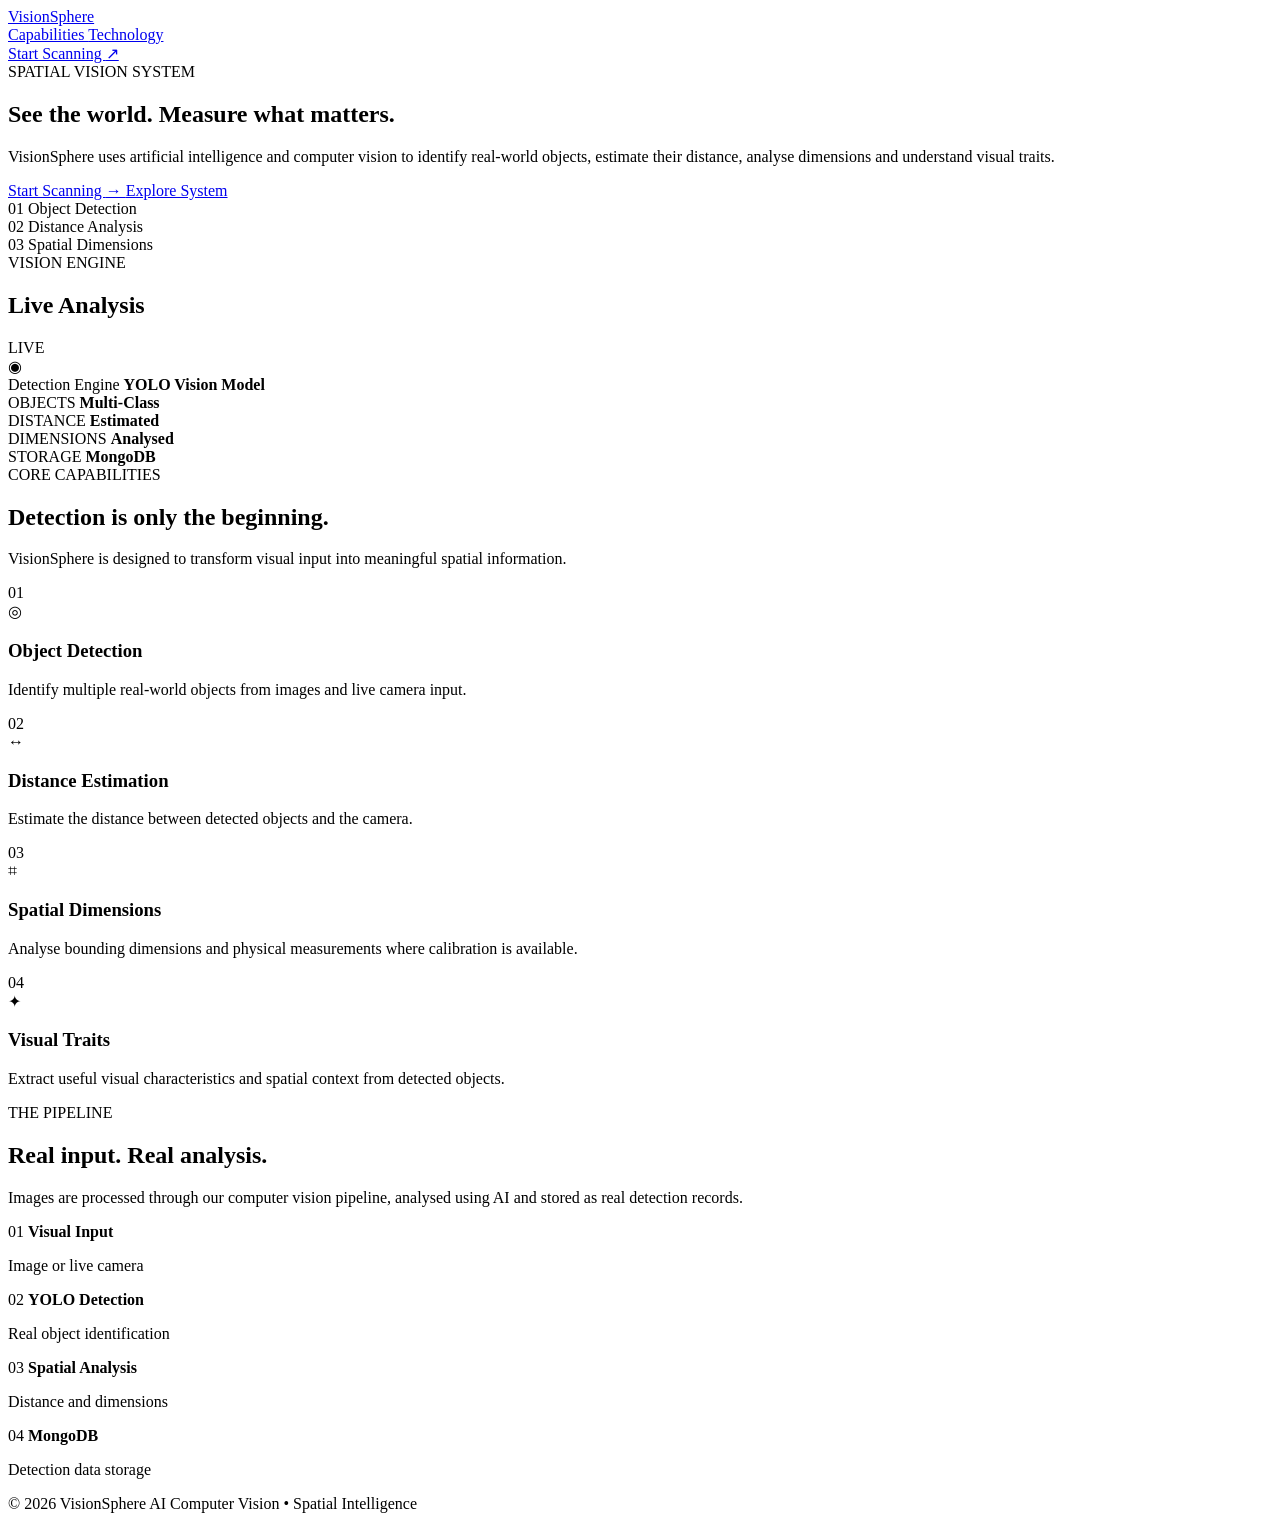
==== index.html @ a4251fe0 "HTML" ====
<!DOCTYPE html>
<html lang="en">

<head>
    <meta charset="UTF-8">

    <meta
        name="viewport"
        content="width=device-width, initial-scale=1.0"
    >

    <meta
        name="description"
        content="VisionSphere AI - Object detection, distance estimation and spatial analysis."
    >

    <title>VisionSphere AI</title>

    <link rel="stylesheet" href="../CSS/style.css">
</head>


<body>

    <main class="landing-page">

        <!-- Navigation -->
        <header class="navbar">

            <a href="index.html" class="brand">
                <div class="brand-icon">
                    <span></span>
                </div>

                <span class="brand-name">
                    VisionSphere
                </span>
            </a>


            <nav class="navigation">

                <a href="#capabilities">
                    Capabilities
                </a>

                <a href="#technology">
                    Technology
                </a>

            </nav>


            <a
                href="scanner.html"
                class="scan-nav-button"
            >
                Start Scanning
                <span>↗</span>
            </a>

        </header>


        <!-- Hero -->
        <section class="hero">

            <div class="hero-content">

                <div class="system-status">

                    <span class="status-indicator"></span>

                    <span>
                        SPATIAL VISION SYSTEM
                    </span>

                </div>


                <h1>
                    See the world.

                    <span>
                        Measure what matters.
                    </span>
                </h1>


                <p class="hero-description">

                    VisionSphere uses artificial intelligence and computer
                    vision to identify real-world objects, estimate their
                    distance, analyse dimensions and understand visual traits.

                </p>


                <div class="hero-actions">

                    <a
                        href="scanner.html"
                        class="primary-action"
                    >

                        <span>
                            Start Scanning
                        </span>

                        <span class="arrow">
                            →
                        </span>

                    </a>


                    <a
                        href="#capabilities"
                        class="secondary-action"
                    >

                        Explore System

                    </a>

                </div>


                <div class="system-points">

                    <div>

                        <span class="point-number">
                            01
                        </span>

                        <span>
                            Object Detection
                        </span>

                    </div>


                    <div>

                        <span class="point-number">
                            02
                        </span>

                        <span>
                            Distance Analysis
                        </span>

                    </div>


                    <div>

                        <span class="point-number">
                            03
                        </span>

                        <span>
                            Spatial Dimensions
                        </span>

                    </div>

                </div>

            </div>


            <!-- Floating AI Analysis Card -->
            <aside class="analysis-card">

                <div class="analysis-card-header">

                    <div>

                        <span class="card-label">
                            VISION ENGINE
                        </span>

                        <h2>
                            Live Analysis
                        </h2>

                    </div>


                    <div class="live-status">

                        <span></span>

                        LIVE

                    </div>

                </div>


                <div class="scan-line"></div>


                <div class="analysis-feature">

                    <div class="feature-symbol">
                        ◉
                    </div>


                    <div>

                        <span>
                            Detection Engine
                        </span>

                        <strong>
                            YOLO Vision Model
                        </strong>

                    </div>

                </div>


                <div class="analysis-data">

                    <div class="data-item">

                        <span>
                            OBJECTS
                        </span>

                        <strong>
                            Multi-Class
                        </strong>

                    </div>


                    <div class="data-item">

                        <span>
                            DISTANCE
                        </span>

                        <strong>
                            Estimated
                        </strong>

                    </div>


                    <div class="data-item">

                        <span>
                            DIMENSIONS
                        </span>

                        <strong>
                            Analysed
                        </strong>

                    </div>


                    <div class="data-item">

                        <span>
                            STORAGE
                        </span>

                        <strong>
                            MongoDB
                        </strong>

                    </div>

                </div>

            </aside>

        </section>

    </main>


    <!-- Capabilities -->
    <section
        class="capabilities"
        id="capabilities"
    >

        <div class="section-intro">

            <span class="section-eyebrow">
                CORE CAPABILITIES
            </span>

            <h2>
                Detection is only
                the beginning.
            </h2>

            <p>

                VisionSphere is designed to transform visual input into
                meaningful spatial information.

            </p>

        </div>


        <div class="capability-grid">


            <article class="capability-card">

                <span class="card-index">
                    01
                </span>

                <div class="capability-icon">
                    ◎
                </div>

                <h3>
                    Object Detection
                </h3>

                <p>

                    Identify multiple real-world objects from images
                    and live camera input.

                </p>

            </article>


            <article class="capability-card">

                <span class="card-index">
                    02
                </span>

                <div class="capability-icon">
                    ↔
                </div>

                <h3>
                    Distance Estimation
                </h3>

                <p>

                    Estimate the distance between detected objects
                    and the camera.

                </p>

            </article>


            <article class="capability-card">

                <span class="card-index">
                    03
                </span>

                <div class="capability-icon">
                    ⌗
                </div>

                <h3>
                    Spatial Dimensions
                </h3>

                <p>

                    Analyse bounding dimensions and physical
                    measurements where calibration is available.

                </p>

            </article>


            <article class="capability-card">

                <span class="card-index">
                    04
                </span>

                <div class="capability-icon">
                    ✦
                </div>

                <h3>
                    Visual Traits
                </h3>

                <p>

                    Extract useful visual characteristics and
                    spatial context from detected objects.

                </p>

            </article>

        </div>

    </section>


    <!-- Technology -->
    <section
        class="technology"
        id="technology"
    >

        <div class="technology-content">

            <span class="section-eyebrow">
                THE PIPELINE
            </span>

            <h2>
                Real input.
                Real analysis.
            </h2>

            <p>

                Images are processed through our computer vision pipeline,
                analysed using AI and stored as real detection records.

            </p>

        </div>


        <div class="pipeline">

            <div>
                <span>01</span>
                <strong>Visual Input</strong>
                <p>Image or live camera</p>
            </div>

            <div>
                <span>02</span>
                <strong>YOLO Detection</strong>
                <p>Real object identification</p>
            </div>

            <div>
                <span>03</span>
                <strong>Spatial Analysis</strong>
                <p>Distance and dimensions</p>
            </div>

            <div>
                <span>04</span>
                <strong>MongoDB</strong>
                <p>Detection data storage</p>
            </div>

        </div>

    </section>


    <footer>

        <span>
            © 2026 VisionSphere AI
        </span>

        <span>
            Computer Vision • Spatial Intelligence
        </span>

    </footer>


    <script src="../Javascript/app.js"></script>

</body>

</html>
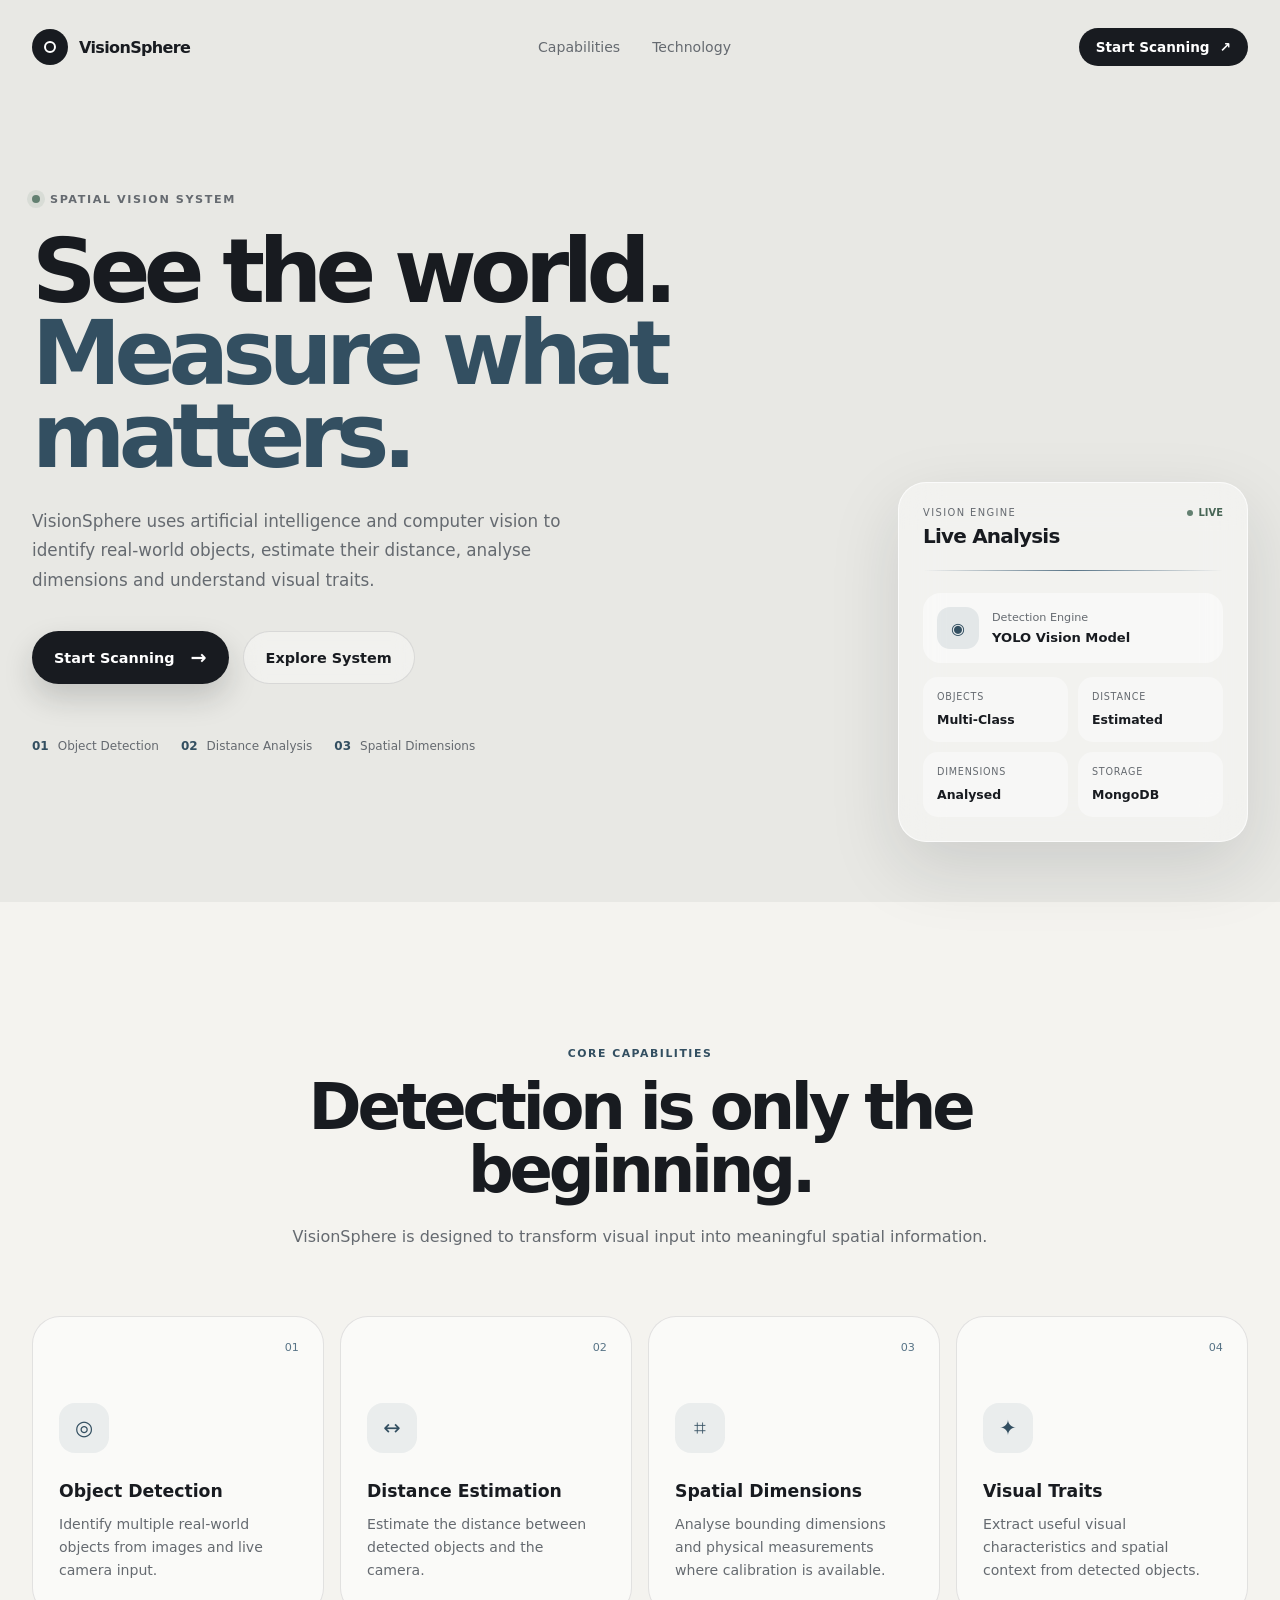
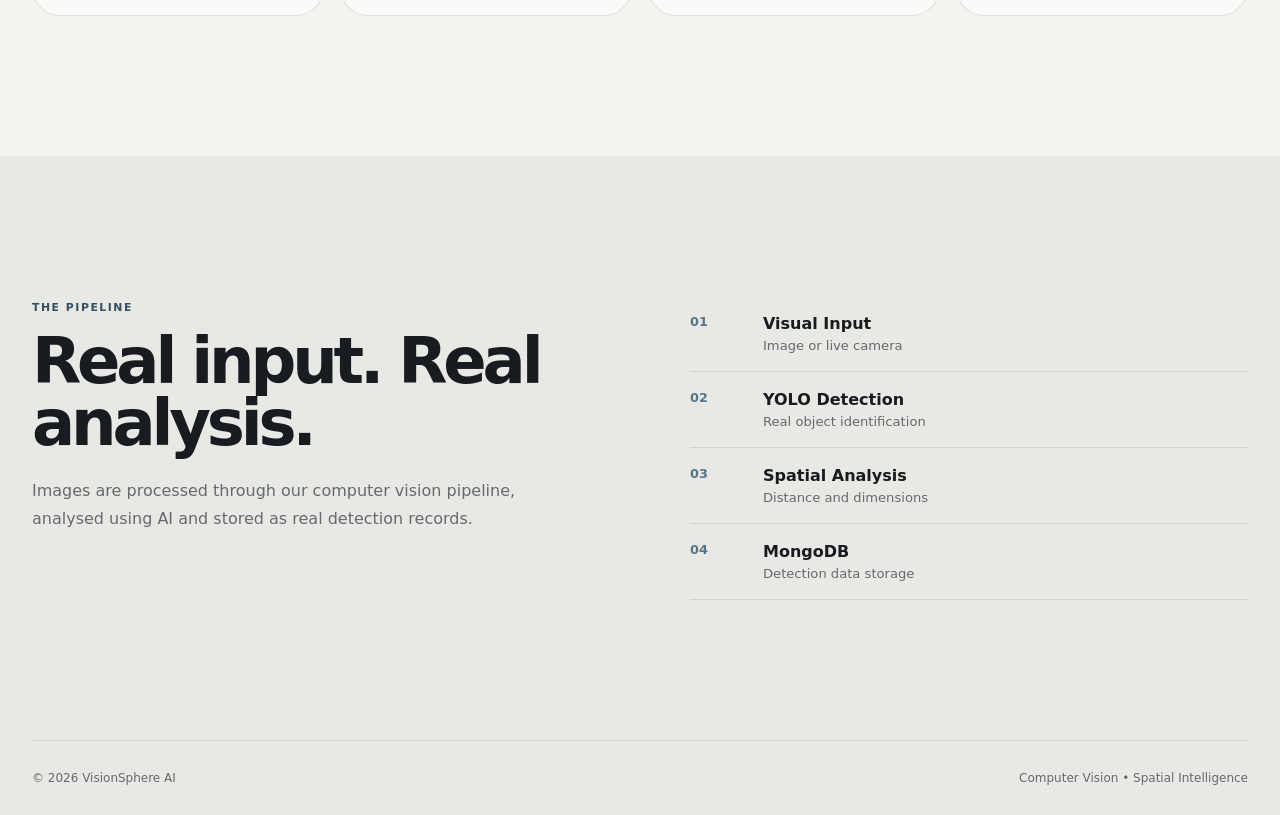
==== commit ebdfbdc6: "Bckend to frontend integration" ====
--- a/index.html
+++ b/index.html
@@ -16,7 +16,7 @@
 
     <title>VisionSphere AI</title>
 
-    <link rel="stylesheet" href="../CSS/style.css">
+    <link rel="stylesheet" href="style.css">
 </head>
 
 
@@ -488,7 +488,7 @@
     </footer>
 
 
-    <script src="../Javascript/app.js"></script>
+    <script src="app.js"></script>
 
 </body>
 
--- a/style.css
+++ b/style.css
@@ -0,0 +1,2772 @@
+/* ================================
+   VISIONSPHERE AI
+   GLOBAL VARIABLES
+================================ */
+
+:root {
+
+    --background: #e8e8e4;
+
+    --surface: rgba(255, 255, 255, 0.56);
+    --surface-strong: rgba(255, 255, 255, 0.78);
+
+    --text-primary: #181b20;
+    --text-secondary: #656a70;
+
+    --accent: #587487;
+    --accent-dark: #334f61;
+
+    --border: rgba(20, 25, 30, 0.11);
+
+    --max-width: 1280px;
+
+    --shadow:
+        0 25px 70px rgba(20, 28, 35, 0.13);
+
+    --radius-large: 28px;
+    --radius-medium: 18px;
+}
+
+
+/* ================================
+   RESET
+================================ */
+
+* {
+
+    margin: 0;
+    padding: 0;
+
+    box-sizing: border-box;
+
+}
+
+
+html {
+
+    scroll-behavior: smooth;
+
+}
+
+
+body {
+
+    font-family:
+        Inter,
+        ui-sans-serif,
+        system-ui,
+        -apple-system,
+        BlinkMacSystemFont,
+        "Segoe UI",
+        sans-serif;
+
+    background: var(--background);
+
+    color: var(--text-primary);
+
+    overflow-x: hidden;
+
+}
+
+
+/* ================================
+   LANDING PAGE BACKGROUND
+================================ */
+
+.landing-page {
+
+    min-height: 100vh;
+
+    position: relative;
+
+    isolation: isolate;
+
+}
+
+
+.landing-page::before {
+
+    content: "";
+
+    position: absolute;
+
+    inset: 0;
+
+    background-image:
+        url("../assets/visionsphere-bg.png");
+
+    background-size: cover;
+
+    background-position: center;
+
+    background-repeat: no-repeat;
+
+    z-index: -2;
+
+}
+
+
+.landing-page::after {
+
+    content: "";
+
+    position: absolute;
+
+    inset: 0;
+
+    background:
+
+        linear-gradient(
+            90deg,
+            rgba(232, 232, 228, 0.97) 0%,
+            rgba(232, 232, 228, 0.88) 36%,
+            rgba(232, 232, 228, 0.46) 63%,
+            rgba(232, 232, 228, 0.08) 100%
+        );
+
+    z-index: -1;
+
+}
+
+
+/* ================================
+   NAVIGATION
+================================ */
+
+.navbar {
+
+    width:
+        min(
+            calc(100% - 64px),
+            var(--max-width)
+        );
+
+    margin: auto;
+
+    padding: 28px 0;
+
+    display: flex;
+
+    align-items: center;
+
+    justify-content: space-between;
+
+}
+
+
+.brand {
+
+    display: flex;
+
+    align-items: center;
+
+    gap: 11px;
+
+    text-decoration: none;
+
+    color: var(--text-primary);
+
+}
+
+
+.brand-icon {
+
+    width: 36px;
+    height: 36px;
+
+    border-radius: 50%;
+
+    display: grid;
+
+    place-items: center;
+
+    background: var(--text-primary);
+
+}
+
+
+.brand-icon span {
+
+    width: 12px;
+    height: 12px;
+
+    border-radius: 50%;
+
+    border: 2px solid white;
+
+}
+
+
+.brand-name {
+
+    font-size: 1rem;
+
+    font-weight: 700;
+
+    letter-spacing: -0.04em;
+
+}
+
+
+.navigation {
+
+    display: flex;
+
+    gap: 32px;
+
+}
+
+
+.navigation a {
+
+    text-decoration: none;
+
+    color: var(--text-secondary);
+
+    font-size: 0.88rem;
+
+    transition: color 0.2s ease;
+
+}
+
+
+.navigation a:hover {
+
+    color: var(--text-primary);
+
+}
+
+
+.scan-nav-button {
+
+    display: flex;
+
+    align-items: center;
+
+    gap: 10px;
+
+    padding: 11px 17px;
+
+    border-radius: 999px;
+
+    background: var(--text-primary);
+
+    color: white;
+
+    text-decoration: none;
+
+    font-size: 0.85rem;
+
+    font-weight: 600;
+
+    transition: transform 0.2s ease;
+
+}
+
+
+.scan-nav-button:hover {
+
+    transform: translateY(-2px);
+
+}
+
+
+/* ================================
+   HERO
+================================ */
+
+.hero {
+
+    width:
+        min(
+            calc(100% - 64px),
+            var(--max-width)
+        );
+
+    min-height:
+        calc(100vh - 92px);
+
+    margin: auto;
+
+    display: flex;
+
+    align-items: center;
+
+    position: relative;
+
+}
+
+
+.hero-content {
+
+    max-width: 680px;
+
+    padding-bottom: 50px;
+
+}
+
+
+.system-status {
+
+    display: flex;
+
+    align-items: center;
+
+    gap: 10px;
+
+    margin-bottom: 24px;
+
+    color: var(--text-secondary);
+
+    font-size: 0.7rem;
+
+    font-weight: 700;
+
+    letter-spacing: 0.14em;
+
+}
+
+
+.status-indicator {
+
+    width: 8px;
+    height: 8px;
+
+    border-radius: 50%;
+
+    background: #638071;
+
+    box-shadow:
+        0 0 0 5px
+        rgba(99, 128, 113, 0.12);
+
+}
+
+
+.hero h1 {
+
+    max-width: 700px;
+
+    font-size:
+        clamp(
+            3.5rem,
+            7vw,
+            7rem
+        );
+
+    line-height: 0.92;
+
+    letter-spacing: -0.075em;
+
+    margin-bottom: 30px;
+
+}
+
+
+.hero h1 span {
+
+    display: block;
+
+    color: var(--accent-dark);
+
+}
+
+
+.hero-description {
+
+    max-width: 570px;
+
+    color: var(--text-secondary);
+
+    font-size: 1.05rem;
+
+    line-height: 1.75;
+
+    margin-bottom: 36px;
+
+}
+
+
+/* ================================
+   ACTIONS
+================================ */
+
+.hero-actions {
+
+    display: flex;
+
+    flex-wrap: wrap;
+
+    gap: 14px;
+
+}
+
+
+.primary-action,
+.secondary-action {
+
+    display: inline-flex;
+
+    align-items: center;
+
+    gap: 16px;
+
+    padding: 15px 22px;
+
+    border-radius: 999px;
+
+    text-decoration: none;
+
+    font-size: 0.9rem;
+
+    font-weight: 600;
+
+    transition:
+        transform 0.2s ease,
+        box-shadow 0.2s ease;
+
+}
+
+
+.primary-action {
+
+    background: var(--text-primary);
+
+    color: white;
+
+    box-shadow:
+        0 14px 30px
+        rgba(20, 25, 30, 0.18);
+
+}
+
+
+.primary-action:hover,
+.secondary-action:hover {
+
+    transform: translateY(-3px);
+
+}
+
+
+.arrow {
+
+    font-size: 1.2rem;
+
+}
+
+
+.secondary-action {
+
+    color: var(--text-primary);
+
+    border:
+        1px solid var(--border);
+
+    background:
+        rgba(255, 255, 255, 0.38);
+
+    backdrop-filter:
+        blur(10px);
+
+}
+
+
+/* ================================
+   SYSTEM POINTS
+================================ */
+
+.system-points {
+
+    display: flex;
+
+    flex-wrap: wrap;
+
+    gap: 22px;
+
+    margin-top: 55px;
+
+}
+
+
+.system-points div {
+
+    display: flex;
+
+    align-items: center;
+
+    gap: 9px;
+
+    font-size: 0.75rem;
+
+    color: var(--text-secondary);
+
+}
+
+
+.point-number {
+
+    color: var(--accent-dark);
+
+    font-weight: 700;
+
+}
+
+
+/* ================================
+   ANALYSIS CARD
+================================ */
+
+.analysis-card {
+
+    position: absolute;
+
+    right: 0;
+
+    bottom: 60px;
+
+    width: 350px;
+
+    padding: 24px;
+
+    border-radius: var(--radius-large);
+
+    border:
+        1px solid
+        rgba(255, 255, 255, 0.7);
+
+    background:
+        rgba(255, 255, 255, 0.42);
+
+    backdrop-filter:
+        blur(20px);
+
+    box-shadow:
+        var(--shadow);
+
+}
+
+
+.analysis-card-header {
+
+    display: flex;
+
+    justify-content: space-between;
+
+    align-items: flex-start;
+
+}
+
+
+.card-label {
+
+    display: block;
+
+    font-size: 0.62rem;
+
+    letter-spacing: 0.14em;
+
+    color: var(--text-secondary);
+
+}
+
+
+.analysis-card h2 {
+
+    margin-top: 6px;
+
+    font-size: 1.25rem;
+
+    letter-spacing: -0.04em;
+
+}
+
+
+.live-status {
+
+    display: flex;
+
+    align-items: center;
+
+    gap: 6px;
+
+    font-size: 0.62rem;
+
+    font-weight: 700;
+
+    color: #476555;
+
+}
+
+
+.live-status span {
+
+    width: 6px;
+    height: 6px;
+
+    border-radius: 50%;
+
+    background: #638071;
+
+}
+
+
+.scan-line {
+
+    height: 1px;
+
+    margin: 22px 0;
+
+    background:
+        linear-gradient(
+            90deg,
+            transparent,
+            var(--accent),
+            transparent
+        );
+
+}
+
+
+.analysis-feature {
+
+    display: flex;
+
+    align-items: center;
+
+    gap: 13px;
+
+    padding: 14px;
+
+    border-radius: var(--radius-medium);
+
+    background:
+        rgba(255, 255, 255, 0.5);
+
+}
+
+
+.feature-symbol {
+
+    width: 42px;
+    height: 42px;
+
+    display: grid;
+
+    place-items: center;
+
+    border-radius: 13px;
+
+    background:
+        rgba(88, 116, 135, 0.13);
+
+    color: var(--accent-dark);
+
+}
+
+
+.analysis-feature span {
+
+    display: block;
+
+    margin-bottom: 3px;
+
+    color: var(--text-secondary);
+
+    font-size: 0.7rem;
+
+}
+
+
+.analysis-feature strong {
+
+    font-size: 0.82rem;
+
+}
+
+
+.analysis-data {
+
+    display: grid;
+
+    grid-template-columns:
+        repeat(2, 1fr);
+
+    gap: 10px;
+
+    margin-top: 14px;
+
+}
+
+
+.data-item {
+
+    padding: 14px;
+
+    border-radius: 15px;
+
+    background:
+        rgba(255, 255, 255, 0.4);
+
+}
+
+
+.data-item span {
+
+    display: block;
+
+    margin-bottom: 7px;
+
+    font-size: 0.6rem;
+
+    letter-spacing: 0.08em;
+
+    color: var(--text-secondary);
+
+}
+
+
+.data-item strong {
+
+    font-size: 0.78rem;
+
+}
+
+
+/* ================================
+   CAPABILITIES
+================================ */
+
+.capabilities {
+
+    padding: 140px 32px;
+
+    background: #f4f3ef;
+
+}
+
+
+.section-intro {
+
+    max-width: 700px;
+
+    margin: 0 auto 65px;
+
+    text-align: center;
+
+}
+
+
+.section-eyebrow {
+
+    display: inline-block;
+
+    margin-bottom: 16px;
+
+    font-size: 0.68rem;
+
+    font-weight: 700;
+
+    letter-spacing: 0.14em;
+
+    color: var(--accent-dark);
+
+}
+
+
+.section-intro h2,
+.technology h2 {
+
+    font-size:
+        clamp(
+            2.5rem,
+            5vw,
+            5rem
+        );
+
+    line-height: 0.98;
+
+    letter-spacing: -0.065em;
+
+    margin-bottom: 22px;
+
+}
+
+
+.section-intro p {
+
+    color: var(--text-secondary);
+
+    line-height: 1.7;
+
+}
+
+
+.capability-grid {
+
+    max-width: var(--max-width);
+
+    margin: auto;
+
+    display: grid;
+
+    grid-template-columns:
+        repeat(4, 1fr);
+
+    gap: 16px;
+
+}
+
+
+.capability-card {
+
+    min-height: 300px;
+
+    padding: 26px;
+
+    position: relative;
+
+    border-radius: var(--radius-large);
+
+    border:
+        1px solid var(--border);
+
+    background:
+        rgba(255, 255, 255, 0.58);
+
+    transition:
+        transform 0.25s ease,
+        box-shadow 0.25s ease;
+
+}
+
+
+.capability-card:hover {
+
+    transform: translateY(-7px);
+
+    box-shadow: var(--shadow);
+
+}
+
+
+.card-index {
+
+    position: absolute;
+
+    top: 24px;
+    right: 24px;
+
+    font-size: 0.7rem;
+
+    color: var(--accent);
+
+}
+
+
+.capability-icon {
+
+    width: 50px;
+    height: 50px;
+
+    display: grid;
+
+    place-items: center;
+
+    margin: 60px 0 28px;
+
+    font-size: 1.3rem;
+
+    border-radius: 16px;
+
+    background:
+        rgba(88, 116, 135, 0.1);
+
+    color: var(--accent-dark);
+
+}
+
+
+.capability-card h3 {
+
+    margin-bottom: 12px;
+
+    font-size: 1.08rem;
+
+}
+
+
+.capability-card p {
+
+    color: var(--text-secondary);
+
+    font-size: 0.88rem;
+
+    line-height: 1.65;
+
+}
+
+
+/* ================================
+   TECHNOLOGY
+================================ */
+
+.technology {
+
+    max-width: var(--max-width);
+
+    margin: auto;
+
+    padding: 140px 32px;
+
+    display: grid;
+
+    grid-template-columns:
+        1fr 1fr;
+
+    gap: 100px;
+
+}
+
+
+.technology-content p {
+
+    max-width: 520px;
+
+    color: var(--text-secondary);
+
+    line-height: 1.75;
+
+}
+
+
+.pipeline {
+
+    display: flex;
+
+    flex-direction: column;
+
+    justify-content: center;
+
+}
+
+
+.pipeline div {
+
+    display: grid;
+
+    grid-template-columns:
+        55px 1fr;
+
+    gap: 5px 18px;
+
+    padding: 18px 0;
+
+    border-bottom:
+        1px solid var(--border);
+
+}
+
+
+.pipeline span {
+
+    grid-row: span 2;
+
+    color: var(--accent);
+
+    font-size: 0.8rem;
+
+    font-weight: 700;
+
+}
+
+
+.pipeline strong {
+
+    font-size: 1rem;
+
+}
+
+
+.pipeline p {
+
+    color: var(--text-secondary);
+
+    font-size: 0.82rem;
+
+}
+
+
+/* ================================
+   FOOTER
+================================ */
+
+footer {
+
+    width:
+        min(
+            calc(100% - 64px),
+            var(--max-width)
+        );
+
+    margin: auto;
+
+    padding: 30px 0;
+
+    display: flex;
+
+    justify-content: space-between;
+
+    border-top:
+        1px solid var(--border);
+
+    color: var(--text-secondary);
+
+    font-size: 0.75rem;
+
+}
+
+
+/* ================================
+   RESPONSIVE
+================================ */
+
+@media (max-width: 1050px) {
+
+    .analysis-card {
+
+        display: none;
+
+    }
+
+
+    .capability-grid {
+
+        grid-template-columns:
+            repeat(2, 1fr);
+
+    }
+
+
+    .technology {
+
+        grid-template-columns: 1fr;
+
+        gap: 55px;
+
+    }
+
+}
+
+
+@media (max-width: 700px) {
+
+    .navbar,
+    .hero,
+    footer {
+
+        width:
+            calc(100% - 36px);
+
+    }
+
+
+    .navigation {
+
+        display: none;
+
+    }
+
+
+    .hero {
+
+        min-height:
+            calc(100vh - 92px);
+
+    }
+
+
+    .hero h1 {
+
+        font-size:
+            clamp(
+                3.2rem,
+                15vw,
+                5.5rem
+            );
+
+    }
+
+
+    .capabilities {
+
+        padding:
+            100px 18px;
+
+    }
+
+
+    .capability-grid {
+
+        grid-template-columns: 1fr;
+
+    }
+
+
+    .technology {
+
+        padding:
+            100px 18px;
+
+    }
+
+
+    footer {
+
+        flex-direction: column;
+
+        gap: 10px;
+
+    }
+
+}
+/* =========================================
+   VISIONSPHERE AI - SCANNER PAGE
+   Lavender / Muted Purple Theme
+========================================= */
+
+
+/* =========================================
+   PAGE BACKGROUND
+========================================= */
+
+.scanner-body {
+
+    min-height: 100vh;
+
+    background:
+
+        radial-gradient(
+            circle at 85% 8%,
+            rgba(177, 156, 216, 0.42),
+            transparent 30%
+        ),
+
+        radial-gradient(
+            circle at 8% 88%,
+            rgba(145, 132, 190, 0.25),
+            transparent 35%
+        ),
+
+        radial-gradient(
+            circle at 52% 42%,
+            rgba(211, 196, 235, 0.32),
+            transparent 42%
+        ),
+
+        linear-gradient(
+            135deg,
+            #f3eff8 0%,
+            #ebe6f2 38%,
+            #e1dceb 70%,
+            #d7d5e5 100%
+        );
+
+    background-attachment: fixed;
+
+    color: var(--text-primary);
+
+}
+
+
+.scanner-page {
+
+    min-height: 100vh;
+
+    padding-bottom: 70px;
+
+}
+
+
+/* =========================================
+   SCANNER NAVIGATION
+========================================= */
+
+.scanner-navbar {
+
+    width:
+        min(
+            calc(100% - 64px),
+            var(--max-width)
+        );
+
+    margin: auto;
+
+    padding: 28px 0;
+
+    display: flex;
+
+    align-items: center;
+
+    justify-content: space-between;
+
+}
+
+
+.scanner-nav-center {
+
+    display: flex;
+
+    align-items: center;
+
+    gap: 10px;
+
+    color: var(--text-secondary);
+
+    font-size: 0.68rem;
+
+    font-weight: 700;
+
+    letter-spacing: 0.13em;
+
+}
+
+
+.scanner-mode-dot {
+
+    width: 7px;
+
+    height: 7px;
+
+    border-radius: 50%;
+
+    background: #8d7aaa;
+
+    box-shadow:
+
+        0 0 0 5px
+        rgba(141, 122, 170, 0.12);
+
+}
+
+
+.back-home {
+
+    text-decoration: none;
+
+    color: var(--text-secondary);
+
+    font-size: 0.85rem;
+
+    font-weight: 500;
+
+    transition:
+
+        color 0.2s ease,
+        transform 0.2s ease;
+
+}
+
+
+.back-home:hover {
+
+    color: var(--text-primary);
+
+    transform:
+
+        translateX(-2px);
+
+}
+
+
+/* =========================================
+   MAIN SCANNER WORKSPACE
+========================================= */
+
+.scanner-workspace {
+
+    width:
+        min(
+            calc(100% - 64px),
+            1180px
+        );
+
+    margin:
+
+        35px auto
+        0;
+
+}
+
+
+/* =========================================
+   HEADING
+========================================= */
+
+.scanner-heading {
+
+    max-width: 650px;
+
+    margin-bottom: 45px;
+
+}
+
+
+.scanner-heading .section-eyebrow {
+
+    color: #77618f;
+
+}
+
+
+.scanner-heading h1 {
+
+    margin-bottom: 20px;
+
+    font-size:
+
+        clamp(
+            3rem,
+            6vw,
+            5.5rem
+        );
+
+    line-height: 0.94;
+
+    letter-spacing: -0.07em;
+
+    color: #2c2637;
+
+}
+
+
+.scanner-heading h1 span {
+
+    display: block;
+
+    color: #75608d;
+
+}
+
+
+.scanner-heading p {
+
+    max-width: 560px;
+
+    color: var(--text-secondary);
+
+    font-size: 1rem;
+
+    line-height: 1.75;
+
+}
+
+
+/* =========================================
+   MAIN GLASS SCANNER PANEL
+========================================= */
+
+.scan-panel {
+
+    padding: 20px;
+
+    border-radius: 32px;
+
+    border:
+
+        1px solid
+        rgba(255, 255, 255, 0.72);
+
+    background:
+
+        linear-gradient(
+            135deg,
+            rgba(255, 255, 255, 0.50),
+            rgba(235, 226, 247, 0.34)
+        );
+
+    backdrop-filter:
+
+        blur(22px);
+
+    -webkit-backdrop-filter:
+
+        blur(22px);
+
+    box-shadow:
+
+        0 30px 90px
+        rgba(87, 67, 120, 0.14);
+
+}
+
+
+/* =========================================
+   SCAN PREVIEW AREA
+========================================= */
+
+.scan-preview {
+
+    position: relative;
+
+    width: 100%;
+
+    min-height: 520px;
+
+    overflow: hidden;
+
+    display: grid;
+
+    place-items: center;
+
+    border-radius: 24px;
+
+    background:
+
+        radial-gradient(
+            circle at 50% 30%,
+            rgba(154, 125, 205, 0.28),
+            transparent 42%
+        ),
+
+        radial-gradient(
+            circle at 15% 85%,
+            rgba(91, 73, 128, 0.20),
+            transparent 35%
+        ),
+
+        linear-gradient(
+            135deg,
+            #292431 0%,
+            #373043 48%,
+            #474054 100%
+        );
+
+}
+
+
+/* =========================================
+   BACKGROUND GRID
+========================================= */
+
+.preview-grid {
+
+    position: absolute;
+
+    inset: 0;
+
+    opacity: 0.16;
+
+    pointer-events: none;
+
+    background-image:
+
+        linear-gradient(
+            rgba(230, 220, 255, 0.28) 1px,
+            transparent 1px
+        ),
+
+        linear-gradient(
+            90deg,
+            rgba(230, 220, 255, 0.28) 1px,
+            transparent 1px
+        );
+
+    background-size:
+
+        48px 48px;
+
+}
+
+
+/* =========================================
+   SCANNER CORNERS
+========================================= */
+
+.scanner-corners {
+
+    position: absolute;
+
+    inset: 0;
+
+    pointer-events: none;
+
+    z-index: 4;
+
+}
+
+
+.scanner-corners span {
+
+    position: absolute;
+
+    width: 44px;
+
+    height: 44px;
+
+    border-color:
+
+        rgba(224, 211, 255, 0.78);
+
+}
+
+
+.scanner-corners span:nth-child(1) {
+
+    top: 28px;
+
+    left: 28px;
+
+    border-top: 2px solid;
+
+    border-left: 2px solid;
+
+}
+
+
+.scanner-corners span:nth-child(2) {
+
+    top: 28px;
+
+    right: 28px;
+
+    border-top: 2px solid;
+
+    border-right: 2px solid;
+
+}
+
+
+.scanner-corners span:nth-child(3) {
+
+    bottom: 28px;
+
+    left: 28px;
+
+    border-bottom: 2px solid;
+
+    border-left: 2px solid;
+
+}
+
+
+.scanner-corners span:nth-child(4) {
+
+    bottom: 28px;
+
+    right: 28px;
+
+    border-bottom: 2px solid;
+
+    border-right: 2px solid;
+
+}
+
+
+/* =========================================
+   EMPTY SCANNER STATE
+========================================= */
+
+.scan-placeholder {
+
+    position: relative;
+
+    z-index: 2;
+
+    max-width: 420px;
+
+    text-align: center;
+
+    color: white;
+
+}
+
+
+.scan-placeholder h2 {
+
+    margin-bottom: 12px;
+
+    font-size: 1.7rem;
+
+    letter-spacing: -0.045em;
+
+}
+
+
+.scan-placeholder p {
+
+    color:
+
+        rgba(238, 231, 255, 0.68);
+
+    font-size: 0.92rem;
+
+    line-height: 1.7;
+
+}
+
+
+/* =========================================
+   SCANNER ICON
+========================================= */
+
+.scan-icon {
+
+    width: 84px;
+
+    height: 84px;
+
+    margin:
+
+        0 auto
+        24px;
+
+    border-radius: 50%;
+
+    display: grid;
+
+    place-items: center;
+
+    border:
+
+        1px solid
+        rgba(226, 213, 255, 0.28);
+
+    background:
+
+        rgba(206, 186, 242, 0.10);
+
+    box-shadow:
+
+        0 0 50px
+        rgba(167, 133, 220, 0.12);
+
+}
+
+
+.scan-icon-inner {
+
+    width: 34px;
+
+    height: 34px;
+
+    border-radius: 50%;
+
+    border:
+
+        1px solid
+        rgba(235, 225, 255, 0.78);
+
+    box-shadow:
+
+        0 0 0 10px
+        rgba(218, 199, 250, 0.06);
+
+}
+
+
+/* =========================================
+   UPLOADED IMAGE
+========================================= */
+
+#previewImage {
+
+    position: absolute;
+
+    inset: 0;
+
+    width: 100%;
+
+    height: 100%;
+
+    object-fit: contain;
+
+    z-index: 3;
+
+}
+
+
+/* =========================================
+   CAMERA FEED
+========================================= */
+
+#cameraFeed {
+
+    position: absolute;
+
+    inset: 0;
+
+    width: 100%;
+
+    height: 100%;
+
+    object-fit: cover;
+
+    z-index: 3;
+
+}
+
+
+/* =========================================
+   SCAN OVERLAY
+========================================= */
+
+.scan-overlay {
+
+    position: absolute;
+
+    inset: 0;
+
+    z-index: 10;
+
+    display: flex;
+
+    align-items: center;
+
+    justify-content: center;
+
+    overflow: hidden;
+
+    background:
+
+        linear-gradient(
+            135deg,
+            rgba(40, 33, 52, 0.40),
+            rgba(78, 62, 104, 0.30)
+        );
+
+}
+
+
+.scan-overlay span {
+
+    position: relative;
+
+    z-index: 2;
+
+    padding: 11px 18px;
+
+    border-radius: 999px;
+
+    border:
+
+        1px solid
+        rgba(231, 217, 255, 0.22);
+
+    background:
+
+        rgba(255, 255, 255, 0.10);
+
+    color: white;
+
+    font-size: 0.68rem;
+
+    font-weight: 700;
+
+    letter-spacing: 0.14em;
+
+    backdrop-filter:
+
+        blur(10px);
+
+}
+
+
+/* =========================================
+   ANIMATED SCANNING LINE
+========================================= */
+
+.scanning-line {
+
+    position: absolute;
+
+    left: 0;
+
+    right: 0;
+
+    top: 0;
+
+    height: 3px;
+
+    background:
+
+        linear-gradient(
+            90deg,
+            transparent,
+            #e0d0ff,
+            #b795ee,
+            #e0d0ff,
+            transparent
+        );
+
+    box-shadow:
+
+        0 0 35px
+        rgba(183, 148, 237, 0.95);
+
+    animation:
+
+        scanMove
+        2s linear
+        infinite;
+
+}
+
+
+@keyframes scanMove {
+
+    from {
+
+        transform:
+
+            translateY(0);
+
+    }
+
+
+    to {
+
+        transform:
+
+            translateY(520px);
+
+    }
+
+}
+
+
+/* =========================================
+   SCANNER CONTROLS
+========================================= */
+
+.scan-controls {
+
+    display: flex;
+
+    flex-wrap: wrap;
+
+    justify-content: center;
+
+    gap: 12px;
+
+    padding:
+
+        20px 0
+        12px;
+
+}
+
+
+.control-button,
+.analyse-button {
+
+    border: none;
+
+    cursor: pointer;
+
+    display: inline-flex;
+
+    align-items: center;
+
+    justify-content: center;
+
+    gap: 10px;
+
+    min-height: 52px;
+
+    padding:
+
+        0 24px;
+
+    border-radius: 999px;
+
+    font-family: inherit;
+
+    font-size: 0.88rem;
+
+    font-weight: 600;
+
+    transition:
+
+        transform 0.2s ease,
+        box-shadow 0.2s ease,
+        opacity 0.2s ease;
+
+}
+
+
+.control-button:hover,
+.analyse-button:hover:not(:disabled) {
+
+    transform:
+
+        translateY(-3px);
+
+}
+
+
+/* =========================================
+   SECONDARY CONTROLS
+========================================= */
+
+.secondary-control {
+
+    color: #332b40;
+
+    border:
+
+        1px solid
+        rgba(95, 74, 126, 0.14);
+
+    background:
+
+        rgba(255, 255, 255, 0.62);
+
+    box-shadow:
+
+        0 8px 25px
+        rgba(90, 68, 122, 0.06);
+
+}
+
+
+.secondary-control:hover {
+
+    box-shadow:
+
+        0 14px 30px
+        rgba(90, 68, 122, 0.12);
+
+}
+
+
+.control-icon {
+
+    font-size: 1.1rem;
+
+    color: #80669e;
+
+}
+
+
+/* =========================================
+   ANALYSE BUTTON
+========================================= */
+
+.analyse-button {
+
+    min-width: 195px;
+
+    background:
+
+        linear-gradient(
+            135deg,
+            #5f4b79,
+            #7c6398
+        );
+
+    color: white;
+
+    box-shadow:
+
+        0 12px 30px
+        rgba(92, 70, 125, 0.28);
+
+}
+
+
+.analyse-button:hover:not(:disabled) {
+
+    box-shadow:
+
+        0 18px 40px
+        rgba(92, 70, 125, 0.36);
+
+}
+
+
+.analyse-button:disabled {
+
+    opacity: 0.45;
+
+    cursor: not-allowed;
+
+    box-shadow: none;
+
+}
+
+
+/* =========================================
+   SCANNER STATUS
+========================================= */
+
+.scan-status {
+
+    display: flex;
+
+    align-items: center;
+
+    justify-content: center;
+
+    gap: 9px;
+
+    padding-top: 10px;
+
+    color: var(--text-secondary);
+
+    font-size: 0.76rem;
+
+}
+
+
+.status-pulse {
+
+    width: 7px;
+
+    height: 7px;
+
+    border-radius: 50%;
+
+    background: #9579b5;
+
+    box-shadow:
+
+        0 0 0 5px
+        rgba(149, 121, 181, 0.12);
+
+}
+
+
+/* =========================================
+   SYSTEM INFORMATION ROW
+========================================= */
+
+.scanner-info {
+
+    display: grid;
+
+    grid-template-columns:
+
+        repeat(4, 1fr);
+
+    gap: 14px;
+
+    margin-top: 20px;
+
+}
+
+
+.scanner-info div {
+
+    padding: 19px;
+
+    border-radius: 18px;
+
+    border:
+
+        1px solid
+        rgba(255, 255, 255, 0.62);
+
+    background:
+
+        linear-gradient(
+            135deg,
+            rgba(255, 255, 255, 0.40),
+            rgba(230, 220, 244, 0.25)
+        );
+
+    backdrop-filter:
+
+        blur(12px);
+
+    -webkit-backdrop-filter:
+
+        blur(12px);
+
+    transition:
+
+        transform 0.2s ease,
+        box-shadow 0.2s ease;
+
+}
+
+
+.scanner-info div:hover {
+
+    transform:
+
+        translateY(-3px);
+
+    box-shadow:
+
+        0 15px 35px
+        rgba(87, 67, 120, 0.09);
+
+}
+
+
+.scanner-info span {
+
+    display: block;
+
+    margin-bottom: 8px;
+
+    color: #83778f;
+
+    font-size: 0.62rem;
+
+    font-weight: 700;
+
+    letter-spacing: 0.1em;
+
+}
+
+
+.scanner-info strong {
+
+    color: #393143;
+
+    font-size: 0.8rem;
+
+}
+
+
+/* =========================================
+   RESPONSIVE DESIGN
+========================================= */
+
+@media (max-width: 900px) {
+
+    .scanner-navbar,
+    .scanner-workspace {
+
+        width:
+
+            calc(100% - 44px);
+
+    }
+
+
+    .scanner-info {
+
+        grid-template-columns:
+
+            repeat(2, 1fr);
+
+    }
+
+}
+
+
+@media (max-width: 700px) {
+
+    .scanner-navbar {
+
+        padding:
+
+            22px 0;
+
+    }
+
+
+    .scanner-nav-center {
+
+        display: none;
+
+    }
+
+
+    .scanner-workspace {
+
+        margin-top: 20px;
+
+    }
+
+
+    .scanner-heading {
+
+        margin-bottom: 32px;
+
+    }
+
+
+    .scanner-heading h1 {
+
+        font-size:
+
+            clamp(
+                3rem,
+                14vw,
+                4.5rem
+            );
+
+    }
+
+
+    .scan-preview {
+
+        min-height: 420px;
+
+    }
+
+
+    .scan-panel {
+
+        padding: 12px;
+
+        border-radius: 24px;
+
+    }
+
+
+    @keyframes scanMove {
+
+        from {
+
+            transform:
+
+                translateY(0);
+
+        }
+
+
+        to {
+
+            transform:
+
+                translateY(420px);
+
+        }
+
+    }
+
+}
+
+
+@media (max-width: 520px) {
+
+    .scanner-navbar,
+    .scanner-workspace {
+
+        width:
+
+            calc(100% - 32px);
+
+    }
+
+
+    .back-home {
+
+        font-size: 0.75rem;
+
+    }
+
+
+    .scan-preview {
+
+        min-height: 350px;
+
+    }
+
+
+    .scan-placeholder {
+
+        padding:
+
+            0 28px;
+
+    }
+
+
+    .scan-placeholder h2 {
+
+        font-size: 1.4rem;
+
+    }
+
+
+    .scan-placeholder p {
+
+        font-size: 0.82rem;
+
+    }
+
+
+    .scanner-corners span {
+
+        width: 32px;
+
+        height: 32px;
+
+    }
+
+
+    .scanner-corners span:nth-child(1) {
+
+        top: 18px;
+
+        left: 18px;
+
+    }
+
+
+    .scanner-corners span:nth-child(2) {
+
+        top: 18px;
+
+        right: 18px;
+
+    }
+
+
+    .scanner-corners span:nth-child(3) {
+
+        bottom: 18px;
+
+        left: 18px;
+
+    }
+
+
+    .scanner-corners span:nth-child(4) {
+
+        bottom: 18px;
+
+        right: 18px;
+
+    }
+
+
+    .scan-controls {
+
+        flex-direction: column;
+
+    }
+
+
+    .control-button,
+    .analyse-button {
+
+        width: 100%;
+
+    }
+
+
+    .scanner-info {
+
+        grid-template-columns: 1fr;
+
+    }
+
+
+    @keyframes scanMove {
+
+        from {
+
+            transform:
+
+                translateY(0);
+
+        }
+
+
+        to {
+
+            transform:
+
+                translateY(350px);
+
+        }
+
+    }
+
+}
+/* =========================================
+   VISIONSPHERE RESULTS PAGE
+========================================= */
+
+.details-body {
+    min-height: 100vh;
+
+    background:
+        radial-gradient(
+            circle at 85% 8%,
+            rgba(177, 156, 216, 0.35),
+            transparent 30%
+        ),
+
+        radial-gradient(
+            circle at 8% 88%,
+            rgba(145, 132, 190, 0.20),
+            transparent 35%
+        ),
+
+        linear-gradient(
+            135deg,
+            #f3eff8 0%,
+            #ebe6f2 45%,
+            #e1dceb 100%
+        );
+}
+
+
+.details-page {
+    min-height: 100vh;
+    padding-bottom: 80px;
+}
+
+
+.details-navbar {
+    width: min(
+        calc(100% - 64px),
+        var(--max-width)
+    );
+
+    margin: auto;
+
+    padding: 28px 0;
+
+    display: flex;
+
+    align-items: center;
+
+    justify-content: space-between;
+}
+
+
+.details-workspace {
+    width: min(
+        calc(100% - 64px),
+        1180px
+    );
+
+    margin: 50px auto 0;
+}
+
+
+.details-heading {
+    margin-bottom: 40px;
+}
+
+
+.details-heading h1 {
+    font-size: clamp(
+        3rem,
+        7vw,
+        5.5rem
+    );
+
+    line-height: 0.95;
+
+    letter-spacing: -0.06em;
+
+    margin: 12px 0 20px;
+}
+
+
+.details-heading h1 span {
+    color: var(--accent);
+}
+
+
+.details-heading p {
+    color: var(--text-secondary);
+
+    font-size: 1rem;
+}
+
+
+/* RESULT PANEL */
+
+.result-panel {
+    background: var(--surface);
+
+    border: 1px solid var(--border);
+
+    border-radius: var(--radius-large);
+
+    padding: 30px;
+
+    box-shadow: var(--shadow);
+
+    backdrop-filter: blur(18px);
+
+    margin-bottom: 60px;
+}
+
+
+.result-panel-header {
+    margin-bottom: 25px;
+}
+
+
+.result-panel-header h2 {
+    margin-top: 8px;
+
+    font-size: 1.8rem;
+
+    letter-spacing: -0.03em;
+}
+
+
+.result-image-container {
+    width: 100%;
+
+    min-height: 250px;
+
+    display: flex;
+
+    justify-content: center;
+
+    align-items: center;
+
+    overflow: hidden;
+
+    border-radius: var(--radius-medium);
+
+    background: rgba(255, 255, 255, 0.3);
+}
+
+
+.result-image-container img {
+    display: block;
+
+    width: 100%;
+
+    max-width: 900px;
+
+    height: auto;
+
+    border-radius: var(--radius-medium);
+}
+
+
+/* DETECTIONS */
+
+.detections-section {
+    margin-top: 50px;
+}
+
+
+.section-heading {
+    margin-bottom: 25px;
+}
+
+
+.section-heading h2 {
+    font-size: 2.2rem;
+
+    margin-top: 8px;
+
+    letter-spacing: -0.04em;
+}
+
+
+.detections-container {
+    display: grid;
+
+    gap: 18px;
+}
+
+
+.detection-card {
+    background: var(--surface);
+
+    border: 1px solid var(--border);
+
+    border-radius: var(--radius-medium);
+
+    padding: 25px;
+
+    box-shadow: 0 15px 40px rgba(
+        20,
+        28,
+        35,
+        0.08
+    );
+
+    backdrop-filter: blur(16px);
+}
+
+
+.detection-card-header {
+    display: flex;
+
+    align-items: center;
+
+    gap: 16px;
+
+    margin-bottom: 25px;
+}
+
+
+.detection-number {
+    display: grid;
+
+    place-items: center;
+
+    width: 44px;
+
+    height: 44px;
+
+    border-radius: 50%;
+
+    background: var(--text-primary);
+
+    color: white;
+
+    font-size: 0.75rem;
+
+    font-weight: 700;
+}
+
+
+.detection-label {
+    display: block;
+
+    color: var(--text-secondary);
+
+    font-size: 0.65rem;
+
+    font-weight: 700;
+
+    letter-spacing: 0.12em;
+}
+
+
+.detection-card h2 {
+    margin-top: 4px;
+
+    font-size: 1.5rem;
+
+    letter-spacing: -0.03em;
+}
+
+
+.detection-grid {
+    display: grid;
+
+    grid-template-columns:
+        repeat(
+            auto-fit,
+            minmax(170px, 1fr)
+        );
+
+    gap: 12px;
+}
+
+
+.detection-data {
+    padding: 16px;
+
+    border-radius: 14px;
+
+    background: rgba(
+        255,
+        255,
+        255,
+        0.35
+    );
+
+    border: 1px solid var(--border);
+}
+
+
+.detection-data span {
+    display: block;
+
+    color: var(--text-secondary);
+
+    font-size: 0.62rem;
+
+    font-weight: 700;
+
+    letter-spacing: 0.1em;
+
+    margin-bottom: 7px;
+}
+
+
+.detection-data strong {
+    display: block;
+
+    font-size: 0.95rem;
+
+    word-break: break-word;
+}
+
+
+/* EMPTY / ERROR */
+
+.empty-result {
+    background: var(--surface);
+
+    border: 1px solid var(--border);
+
+    border-radius: var(--radius-medium);
+
+    padding: 35px;
+
+    text-align: center;
+}
+
+
+.empty-result h2 {
+    margin-bottom: 10px;
+}
+
+
+.empty-result p {
+    color: var(--text-secondary);
+
+    line-height: 1.7;
+
+    margin-bottom: 20px;
+}
+
+
+.empty-result button {
+    border: none;
+
+    border-radius: 999px;
+
+    padding: 12px 20px;
+
+    background: var(--text-primary);
+
+    color: white;
+
+    cursor: pointer;
+
+    font: inherit;
+}
+
+
+/* MOBILE */
+
+@media (max-width: 700px) {
+
+    .details-navbar,
+    .details-workspace {
+        width: min(
+            calc(100% - 32px),
+            1180px
+        );
+    }
+
+
+    .details-heading h1 {
+        font-size: 3.2rem;
+    }
+
+
+    .result-panel {
+        padding: 18px;
+    }
+
+
+    .detection-card {
+        padding: 18px;
+    }
+
+}
